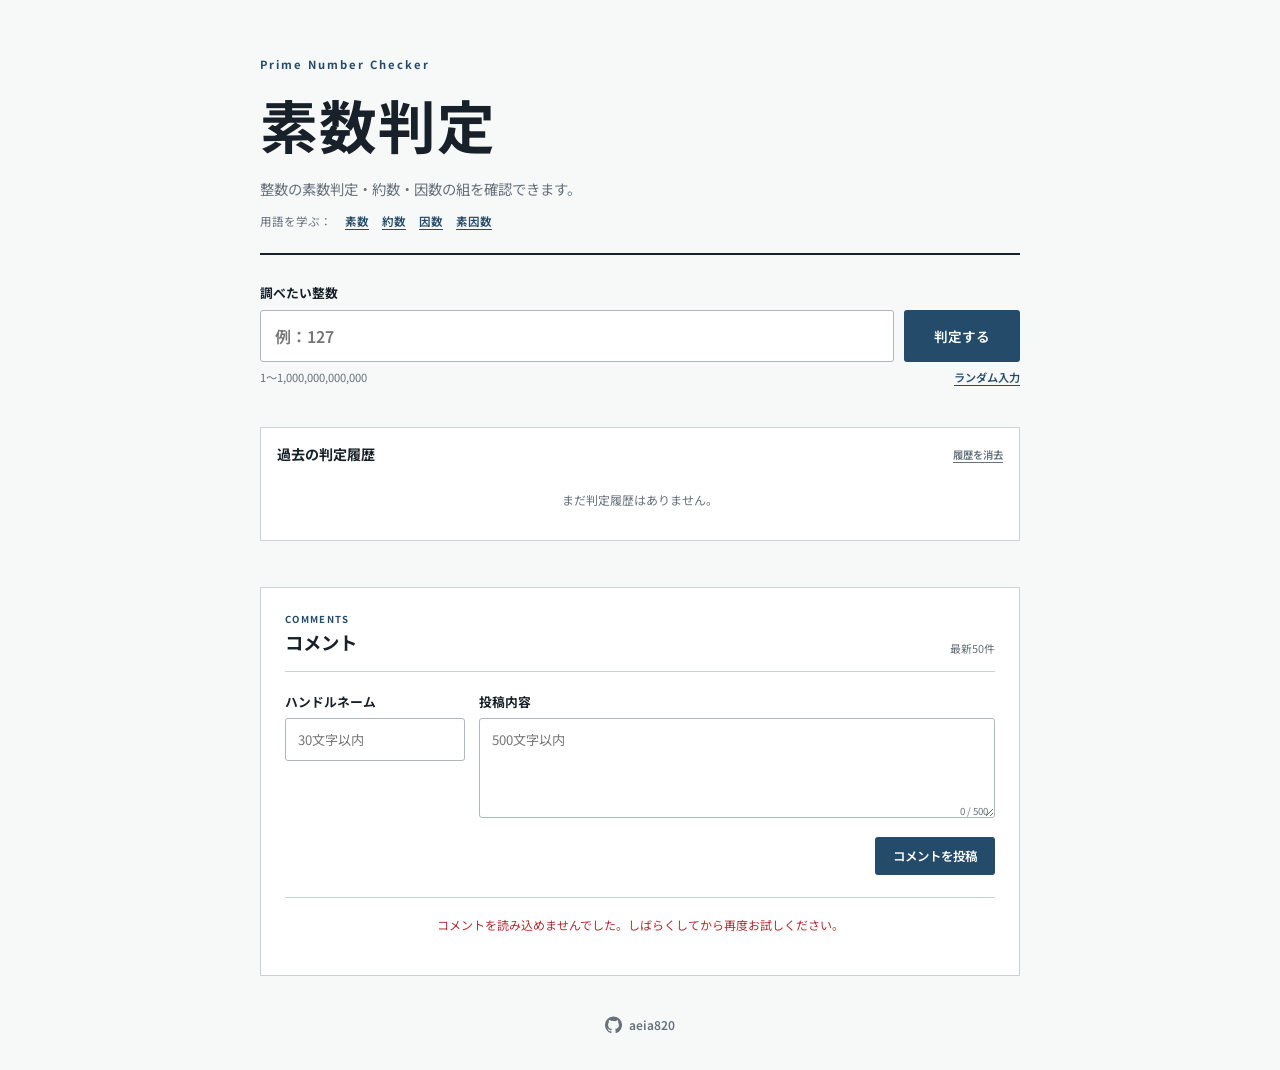
==== index.html @ 5de1bf09 "Add recent checks and public comments" ====
<!doctype html>
<html lang="ja">
<head>
  <meta charset="UTF-8">
  <meta name="viewport" content="width=device-width,initial-scale=1">
  <meta name="description" content="整数の素数判定、約数、素因数分解、周辺の素数分布を表示します。">
  <link rel="icon" href="favicon.svg" type="image/svg+xml">
  <title>素数判定</title>
  <link rel="stylesheet" href="style.css">
</head>
<body>
<main class="app-shell">
  <header class="page-header">
    <p class="series">Prime Number Checker</p>
    <h1 id="app-title">素数判定</h1>
    <p class="lead">整数の素数判定・約数・因数の組を確認できます。</p><nav class="term-links" aria-label="用語解説"><span>用語を学ぶ：</span><a href="guide.html#prime">素数</a><a href="guide.html#divisor">約数</a><a href="guide.html#factor">因数</a><a href="guide.html#prime-factor">素因数</a></nav>
  </header>

  <section class="search-panel" aria-labelledby="app-title">
    <form id="prime-form" novalidate>
      <label for="number-input">調べたい整数</label>
      <div class="input-row"><input id="number-input" name="number" type="text" inputmode="numeric" autocomplete="off" placeholder="例：127" aria-describedby="input-note error-message"><button type="submit">判定する</button></div>
      <div class="form-meta"><span id="input-note">1〜1,000,000,000,000</span><button class="random-button" id="random-button" type="button">ランダム入力</button></div>
      <p id="error-message" class="error" role="alert"></p>
      <section class="history-box" aria-labelledby="history-title">
        <div class="history-heading"><h2 id="history-title">過去の判定履歴</h2><button id="clear-history" type="button">履歴を消去</button></div>
        <ol id="history-list" class="history-list"><li class="empty-state">まだ判定履歴はありません。</li></ol>
      </section>
    </form>
  </section>

  <section id="result" class="result" aria-live="polite" hidden>
    <div class="result-top"><div id="result-icon" class="result-icon" aria-hidden="true">✓</div><div><p id="result-kicker" class="result-kicker"></p><h2 id="result-title"></h2></div></div>
    <p id="result-description" class="result-description"></p>
    <div id="divisor-area" class="divisor-area" hidden><div class="section-heading"><h3>約数</h3><span id="divisor-count"></span></div><div id="divisor-list" class="divisor-list"></div></div>
    <div class="number-detail">
      <div class="tabs" role="tablist" aria-label="因数の詳細">
        <button class="tab is-active" id="factor-tab" role="tab" aria-selected="true" aria-controls="factor-panel" data-tab-group="factor" data-tab-target="factor-panel">因数の組</button>
        <button class="tab" id="prime-factor-tab" role="tab" aria-selected="false" aria-controls="prime-factor-panel" data-tab-group="factor" data-tab-target="prime-factor-panel">素因数分解</button>
      </div>
      <div id="factor-panel" class="tab-panel" role="tabpanel" aria-labelledby="factor-tab"><div class="section-meta"><span id="factor-count"></span></div><div id="factor-list" class="factor-list"></div></div>
      <div id="prime-factor-panel" class="tab-panel" role="tabpanel" aria-labelledby="prime-factor-tab" hidden><div id="prime-factor-expression" class="formula"></div><p id="prime-factor-note" class="panel-note"></p></div>
    </div>
  </section>

  <section id="nearby-area" class="nearby-area" aria-labelledby="nearby-heading" hidden>
    <div class="tabs" role="tablist" aria-label="周辺の整数">
      <button class="tab is-active" id="nearby-integers-tab" role="tab" aria-selected="true" aria-controls="nearby-integers-panel" data-tab-group="nearby" data-tab-target="nearby-integers-panel">前後の整数</button>
      <button class="tab" id="nearby-primes-tab" role="tab" aria-selected="false" aria-controls="nearby-primes-panel" data-tab-group="nearby" data-tab-target="nearby-primes-panel">前後の素数</button>
    </div>
    <div id="nearby-integers-panel" class="tab-panel" role="tabpanel" aria-labelledby="nearby-integers-tab">
      <div class="section-heading"><h2 id="nearby-heading">前後の整数</h2><span id="nearby-count"></span></div>
      <div class="table-wrap"><table><thead><tr><th>位置</th><th>整数</th><th>判定</th></tr></thead><tbody id="nearby-body"></tbody></table></div>
      <p class="table-note"><span></span>赤色は素数を示します。</p>
    </div>
    <div id="nearby-primes-panel" class="tab-panel" role="tabpanel" aria-labelledby="nearby-primes-tab" hidden>
      <div class="prime-gap-grid"><article><p>直前の素数</p><strong id="previous-prime"></strong><span id="previous-gap"></span></article><article><p>直後の素数</p><strong id="next-prime"></strong><span id="next-gap"></span></article></div>
      <div class="gap-summary"><span>素数間隔</span><strong id="prime-gap"></strong><p id="gap-note"></p></div>
    </div>
  </section>

  <section id="visualization-area" class="visualization-area" aria-labelledby="visualization-title" hidden>
    <div class="section-heading"><div><p class="section-kicker">PRIME DISTRIBUTION</p><h2 id="visualization-title">周辺の素数分布</h2></div><span id="visualization-range"></span></div>
    <div id="prime-chart" class="prime-chart" role="img" aria-label="周辺の整数における素数の分布"></div>
    <div class="chart-legend"><span><i class="prime-key"></i>素数</span><span><i class="current-key"></i>現在値</span></div>
  </section>

  <section class="comments-area" aria-labelledby="comments-title">
    <div class="comments-header"><div><p class="section-kicker">COMMENTS</p><h2 id="comments-title">コメント</h2></div><span>最新50件</span></div>
    <form id="comment-form" class="comment-form" novalidate>
      <div class="comment-field"><label for="comment-name">ハンドルネーム</label><input id="comment-name" name="name" type="text" maxlength="30" autocomplete="nickname" placeholder="30文字以内" required></div>
      <div class="comment-field"><label for="comment-content">投稿内容</label><textarea id="comment-content" name="content" maxlength="500" rows="4" placeholder="500文字以内" required></textarea><span id="comment-counter">0 / 500</span></div>
      <input class="comment-honeypot" name="website" type="text" tabindex="-1" autocomplete="off" aria-hidden="true">
      <div class="comment-submit-row"><p id="comment-message" role="status"></p><button type="submit">コメントを投稿</button></div>
    </form>
    <div id="comments-list" class="comments-list" aria-live="polite"><p class="empty-state">コメントを読み込んでいます…</p></div>
  </section>

  <footer><a href="https://github.com/aeia820/prime-number-checker" target="_blank" rel="noopener noreferrer" aria-label="GitHubで aeia820/prime-number-checker を開く"><svg viewBox="0 0 24 24" aria-hidden="true"><path fill="currentColor" d="M12 .7a12 12 0 0 0-3.79 23.38c.6.11.82-.26.82-.58v-2.1c-3.34.73-4.04-1.42-4.04-1.42-.55-1.39-1.33-1.76-1.33-1.76-1.09-.74.08-.73.08-.73 1.2.09 1.84 1.24 1.84 1.24 1.07 1.84 2.81 1.31 3.5 1 .11-.78.42-1.31.76-1.61-2.67-.3-5.47-1.33-5.47-5.93 0-1.31.47-2.38 1.24-3.22-.12-.3-.54-1.52.12-3.18 0 0 1.01-.32 3.3 1.23A11.5 11.5 0 0 1 12 6.92c1.02 0 2.04.14 3 .4 2.29-1.55 3.3-1.23 3.3-1.23.66 1.66.24 2.88.12 3.18.77.84 1.23 1.91 1.23 3.22 0 4.61-2.81 5.62-5.48 5.92.43.37.81 1.1.81 2.22v2.87c0 .32.22.7.83.58A12 12 0 0 0 12 .7Z"/></svg><span>aeia820</span></a></footer>
</main>
<script src="script.js"></script>
<script src="comments.js"></script>
</body>
</html>
---- style.css ----
@import url('https://fonts.googleapis.com/css2?family=Noto+Sans+JP:wght@400;600;700&family=Source+Serif+4:wght@600;700&display=swap');
:root{color-scheme:light;--ink:#18212a;--muted:#66717c;--line:#ccd3d8;--paper:#fff;--soft:#f4f6f7;--accent:#244c6a;--prime:#b52c32;--prime-soft:#fff0f0}*{box-sizing:border-box}body{min-height:100vh;margin:0;color:var(--ink);background:#f7f8f8;font-family:"Noto Sans JP",sans-serif}.app-shell{width:min(760px,calc(100% - 32px));margin:auto;padding:56px 0 32px}.page-header{padding-bottom:24px;border-bottom:2px solid var(--ink)}.series{margin:0 0 10px;color:var(--accent);font-size:.7rem;font-weight:700;letter-spacing:.18em}h1{margin:0;font:700 clamp(2.2rem,7vw,3.6rem) "Source Serif 4","Noto Sans JP",serif;letter-spacing:.02em}.lead{margin:10px 0 0;color:var(--muted);font-size:.9rem}.search-panel{padding:28px 0}label{display:block;margin-bottom:8px;font-size:.8rem;font-weight:700}.input-row{display:flex;gap:10px}input{min-width:0;flex:1;padding:13px 14px;border:1px solid #aeb7bd;border-radius:3px;outline:none;background:var(--paper);font:600 1rem "Noto Sans JP",sans-serif}input:focus{border-color:var(--accent);box-shadow:0 0 0 2px #244c6a1f}.input-row button{min-width:116px;border:0;border-radius:3px;background:var(--accent);color:#fff;cursor:pointer;font:600 .85rem "Noto Sans JP",sans-serif}.form-meta{display:flex;justify-content:space-between;margin-top:7px;color:var(--muted);font-size:.7rem}.random-button{padding:0;border:0;border-bottom:1px solid currentColor;background:transparent;color:var(--accent);cursor:pointer;font:600 .7rem "Noto Sans JP",sans-serif}.error{min-height:1.3em;margin:7px 0 0;color:var(--prime);font-size:.78rem}.result,.nearby-area{margin-top:18px;padding:24px;border:1px solid var(--line);background:var(--paper)}.result{border-top:4px solid var(--accent)}.result.composite{border-top-color:#747f87}.result-top{display:flex;align-items:center;gap:14px}.result-icon{display:grid;width:42px;height:42px;place-items:center;border:1px solid var(--accent);border-radius:50%;color:var(--accent);font-weight:700}.composite .result-icon{border-color:#747f87;color:#747f87}.result-kicker{margin:0 0 3px;color:var(--muted);font-size:.65rem;font-weight:700;letter-spacing:.12em}.result h2{margin:0;font:700 1.5rem "Source Serif 4","Noto Sans JP",serif}.result-description{margin:16px 0 0;color:var(--muted);font-size:.88rem;line-height:1.75}.divisor-area,.factor-area{margin-top:22px;padding-top:18px;border-top:1px solid var(--line)}.section-heading{display:flex;align-items:baseline;justify-content:space-between;gap:16px}.section-heading h2,.section-heading h3{margin:0 0 13px;font:700 1rem "Source Serif 4","Noto Sans JP",serif}.section-heading span{color:var(--muted);font-size:.7rem}.divisor-list{display:flex;flex-wrap:wrap;gap:6px}.divisor-list span{padding:5px 9px;border:1px solid var(--line);background:var(--soft);font-size:.77rem}.factor-list{display:grid;grid-template-columns:repeat(auto-fit,minmax(180px,1fr));gap:7px}.factor-list div{padding:9px 11px;border-left:3px solid var(--accent);background:var(--soft);font:600 .8rem "Source Serif 4","Noto Sans JP",serif}.nearby-area>.section-heading{border-bottom:1px solid var(--line)}.nearby-area .section-heading h2{font-size:1.15rem}.table-wrap{overflow-x:auto}table{width:100%;border-collapse:collapse;font-size:.82rem}th,td{padding:10px 12px;border-bottom:1px solid #e1e5e7;text-align:left}th{color:var(--muted);background:var(--soft);font-size:.7rem}td:nth-child(2){font-family:"Source Serif 4",serif;font-weight:700}tr.is-prime td{color:var(--prime);background:var(--prime-soft);font-weight:700}.table-note{margin:12px 0 0;color:var(--muted);font-size:.68rem}.table-note span{display:inline-block;width:9px;height:9px;margin-right:5px;background:var(--prime)}footer{margin-top:38px;text-align:center}footer a{display:inline-flex;align-items:center;gap:7px;color:#66717c;text-decoration:none;font:600 .75rem "Noto Sans JP",sans-serif}footer a:hover{color:var(--ink);text-decoration:underline}footer svg{width:17px;height:17px}@media(max-width:520px){.app-shell{padding-top:32px}.input-row{display:block}.input-row button{width:100%;min-height:46px;margin-top:8px}.result,.nearby-area{padding:18px 14px}.factor-list{grid-template-columns:1fr}}


/* Tabs and extended number theory panels */
.number-detail{margin-top:22px;padding-top:18px;border-top:1px solid var(--line)}
.tabs{display:flex;gap:0;margin-bottom:18px;border-bottom:1px solid var(--line)}
.tab{margin-bottom:-1px;padding:10px 17px;border:0;border-bottom:2px solid transparent;background:transparent;color:var(--muted);cursor:pointer;font:600 .8rem "Noto Sans JP",sans-serif}
.tab:hover{color:var(--accent)}
.tab.is-active{border-bottom-color:var(--accent);color:var(--accent)}
.tab:focus-visible{outline:2px solid var(--accent);outline-offset:2px}
.tab-panel[hidden]{display:none}
.section-meta{display:flex;justify-content:flex-end;min-height:20px;color:var(--muted);font-size:.7rem}
.formula{padding:24px;border:1px solid var(--line);background:var(--soft);text-align:center;font:700 clamp(1.2rem,4vw,1.7rem) "Source Serif 4","Noto Sans JP",serif;overflow-wrap:anywhere}
.panel-note{margin:10px 0 0;color:var(--muted);font-size:.75rem;text-align:center}
.nearby-area{padding-top:12px}
.nearby-area>.tabs{margin-left:-4px;margin-right:-4px}
.nearby-area .tab-panel>.section-heading{border-bottom:1px solid var(--line)}
.prime-gap-grid{display:grid;grid-template-columns:1fr 1fr;gap:12px}
.prime-gap-grid article{padding:18px;border:1px solid var(--line);background:var(--soft)}
.prime-gap-grid p{margin:0 0 8px;color:var(--muted);font-size:.72rem}
.prime-gap-grid strong{display:block;color:var(--prime);font:700 1.65rem "Source Serif 4",serif}
.prime-gap-grid span{display:block;margin-top:5px;color:var(--muted);font-size:.75rem}
.gap-summary{margin-top:12px;padding:17px;border-left:3px solid var(--accent);background:#eef3f6}
.gap-summary>span{color:var(--muted);font-size:.7rem}
.gap-summary strong{margin-left:8px;font:700 1.15rem "Source Serif 4",serif}
.gap-summary p{margin:7px 0 0;color:var(--muted);font-size:.76rem}
.visualization-area{margin-top:18px;padding:24px;border:1px solid var(--line);background:var(--paper)}
.visualization-area .section-heading{align-items:flex-end;border-bottom:1px solid var(--line)}
.visualization-area h2{margin-bottom:13px;font-size:1.15rem}
.section-kicker{margin:0 0 3px;color:var(--accent);font-size:.6rem;font-weight:700;letter-spacing:.14em}
.prime-chart{display:grid;grid-template-columns:repeat(41,minmax(13px,1fr));align-items:end;gap:3px;min-height:168px;padding:24px 0 31px;border-bottom:1px solid #aeb7bd;overflow-x:auto}
.chart-point{position:relative;display:flex;min-width:13px;height:104px;align-items:flex-end;justify-content:center}
.chart-bar{width:100%;max-width:15px;height:28px;background:#d9dee1;transition:height .2s}
.chart-point.is-prime .chart-bar{height:82px;background:var(--prime)}
.chart-point.is-current .chart-bar{outline:3px solid var(--accent);outline-offset:2px}
.chart-label{position:absolute;bottom:-24px;left:50%;color:var(--muted);font:600 .58rem "Source Serif 4",serif;transform:translateX(-50%);white-space:nowrap}
.chart-point:not(:nth-child(5n+1)):not(.is-current) .chart-label{display:none}
.chart-point.is-current .chart-label{color:var(--accent);font-weight:700}
.chart-legend{display:flex;gap:18px;margin-top:14px;color:var(--muted);font-size:.68rem}
.chart-legend span{display:flex;align-items:center;gap:6px}
.chart-legend i{display:inline-block;width:10px;height:10px}
.prime-key{background:var(--prime)}
.current-key{border:2px solid var(--accent);background:#d9dee1}
@media(max-width:520px){.tab{flex:1;padding:10px 6px}.prime-gap-grid{grid-template-columns:1fr}.visualization-area{padding:18px 14px}.prime-chart{grid-template-columns:repeat(41,13px)}}

/* Glossary links */
.term-links{display:flex;flex-wrap:wrap;align-items:center;gap:7px 13px;margin-top:14px;color:var(--muted);font-size:.72rem}
.term-links a{color:var(--accent);font-weight:600;text-underline-offset:3px}

/* Responsive chart scale: never introduces horizontal scrolling */
.prime-chart{grid-template-columns:repeat(41,minmax(0,1fr));overflow:hidden}
.chart-point{min-width:0}
.chart-bar{min-width:2px}
.chart-label{font-size:clamp(.46rem,1.15vw,.58rem)}

/* Explanatory guide */
.guide-shell{width:min(900px,calc(100% - 32px));margin:auto;padding:48px 0 32px}
.guide-header{padding-bottom:32px;border-bottom:2px solid var(--ink)}
.back-link{display:inline-block;margin-bottom:32px;color:var(--accent);font-size:.78rem;font-weight:600;text-decoration:none}
.back-link:hover{text-decoration:underline}
.guide-lead{max-width:650px;margin:12px 0 0;color:var(--muted);line-height:1.8;font-size:.92rem}
.guide-nav{display:grid;grid-template-columns:repeat(4,1fr);margin-top:28px;border:1px solid var(--line)}
.guide-nav a{padding:13px;border-right:1px solid var(--line);color:var(--accent);font-size:.75rem;font-weight:600;text-align:center;text-decoration:none}
.guide-nav a:last-child{border-right:0}.guide-nav a:hover{background:var(--soft)}
.guide-content{background:var(--paper)}
.term-section{display:grid;grid-template-columns:80px 1fr;gap:24px;padding:56px 36px;border-bottom:1px solid var(--line);scroll-margin-top:18px}
.term-number{color:#c9d0d4;font:700 2.5rem "Source Serif 4",serif}
.term-body{max-width:700px}.term-en{margin:0;color:var(--accent);font-size:.62rem;font-weight:700;letter-spacing:.15em}.term-body h2{margin:3px 0 20px;font:700 2rem "Source Serif 4","Noto Sans JP",serif}.term-body h3{margin:28px 0 8px;font-size:.92rem}.term-body>p{color:#43505a;font-size:.88rem;line-height:2}.definition{padding-left:16px;border-left:3px solid var(--accent);color:var(--ink)!important;font-size:1rem!important}.math{font-family:"Source Serif 4","Noto Sans JP",serif;font-weight:600}.example-box{display:grid;grid-template-columns:42px 1fr;gap:12px;margin:22px 0;padding:16px;background:var(--soft)}.example-box>span{color:var(--accent);font-size:.72rem;font-weight:700}.example-box p{margin:0;font-size:.84rem;line-height:1.8}.rigor{margin-top:28px;padding:18px;border:1px solid var(--line);background:#f8fafb}.rigor>strong{color:var(--accent);font-size:.75rem}.rigor p{margin:7px 0 0;color:#43505a;font-size:.82rem;line-height:1.9}
@media(max-width:600px){.term-links>span{width:100%}.guide-shell{padding-top:28px}.guide-nav{grid-template-columns:1fr 1fr}.guide-nav a:nth-child(2){border-right:0}.guide-nav a:nth-child(-n+2){border-bottom:1px solid var(--line)}.term-section{grid-template-columns:1fr;gap:5px;padding:38px 20px}.term-number{font-size:1.4rem}.term-body h2{font-size:1.65rem}.prime-chart{gap:1px}.chart-point:not(.is-current) .chart-label{display:none}}

/* Floating guide navigation */
.guide-shell{padding-bottom:112px}
.floating-guide-menu{position:fixed;z-index:20;left:50%;bottom:18px;display:flex;align-items:stretch;padding:5px;border:1px solid #b9c1c6;border-radius:9px;background:rgba(255,255,255,.96);box-shadow:0 8px 30px rgba(24,33,42,.18);transform:translateX(-50%);backdrop-filter:blur(10px)}
.floating-guide-menu a{display:flex;align-items:center;gap:6px;padding:10px 15px;border-right:1px solid var(--line);color:var(--ink);font-size:.73rem;font-weight:600;text-decoration:none;white-space:nowrap}
.floating-guide-menu a:last-child{border-right:0}
.floating-guide-menu a:hover,.floating-guide-menu a:focus-visible{border-radius:5px;background:var(--soft);color:var(--accent);outline:none}
.floating-guide-menu b{color:var(--accent);font:700 .62rem "Source Serif 4",serif}
.floating-guide-menu .floating-back{padding-left:13px;color:var(--accent)}
.term-section{scroll-margin-top:20px;scroll-margin-bottom:100px}
@media(max-width:600px){.guide-shell{padding-bottom:100px}.floating-guide-menu{bottom:10px;width:calc(100% - 20px);justify-content:stretch;padding:4px}.floating-guide-menu a{min-width:0;flex:1;flex-direction:column;gap:2px;padding:7px 3px;border-right:0;text-align:center;font-size:.64rem}.floating-guide-menu .floating-back{flex:1.55;padding:7px 3px}.floating-guide-menu .floating-back span:first-child{display:none}.floating-guide-menu b{font-size:.55rem}}

/* Chart layering and adaptive mobile axis labels */
.chart-point{isolation:isolate}
.chart-point.is-current{z-index:10}
.chart-point.is-current .chart-bar{position:relative;z-index:10;outline:3px solid var(--accent);outline-offset:2px}
@media(max-width:380px){
  .prime-chart .chart-point .chart-label{display:none!important}
  .prime-chart .chart-point:nth-child(5n+1) .chart-label,.prime-chart .chart-point.is-current .chart-label{display:block!important}
}
@media(min-width:381px) and (max-width:600px){
  .prime-chart .chart-point .chart-label{display:none!important}
  .prime-chart .chart-point:nth-child(4n+1) .chart-label,.prime-chart .chart-point.is-current .chart-label{display:block!important}
}

.prime-chart{padding-left:4px;padding-right:4px}

/* Device-specific guide menu placement */
.guide-page{padding-right:190px}
.guide-page .guide-shell{width:min(900px,calc(100% - 32px));margin-left:auto;margin-right:auto;padding-bottom:32px}
.floating-guide-menu{inset:auto 18px 22px auto;width:158px;padding:5px;border-radius:7px;transform:none}
.menu-toggle{display:none}
.floating-menu-links{display:flex;flex-direction:column;width:100%}
.floating-guide-menu .floating-menu-links a{width:100%;justify-content:flex-start;padding:10px 11px;border-right:0;border-bottom:1px solid var(--line)}
.floating-guide-menu .floating-menu-links a:last-child{border-bottom:0}
.floating-guide-menu .floating-menu-links b{min-width:18px}
.floating-guide-menu .floating-menu-links .floating-back{padding:11px 9px;font-size:.68rem}
@media(max-width:700px){
  .guide-page{padding-right:0}
  .guide-page .guide-shell{width:min(100% - 32px,900px);padding-top:70px;padding-bottom:32px}
  .floating-guide-menu{inset:12px 12px auto auto;width:auto;padding:0;border:0;background:transparent;box-shadow:none;backdrop-filter:none}
  .menu-toggle{display:flex;width:44px;height:44px;flex-direction:column;align-items:center;justify-content:center;gap:5px;border:1px solid #aeb7bd;border-radius:6px;background:rgba(255,255,255,.97);box-shadow:0 4px 16px rgba(24,33,42,.14);cursor:pointer}
  .menu-toggle span{display:block;width:19px;height:2px;background:var(--ink);transition:transform .2s,opacity .2s}
  .floating-guide-menu[data-open="true"] .menu-toggle span:nth-child(1){transform:translateY(7px) rotate(45deg)}
  .floating-guide-menu[data-open="true"] .menu-toggle span:nth-child(2){opacity:0}
  .floating-guide-menu[data-open="true"] .menu-toggle span:nth-child(3){transform:translateY(-7px) rotate(-45deg)}
  .floating-menu-links{position:absolute;top:51px;right:0;display:none;width:190px;padding:5px;border:1px solid #b9c1c6;border-radius:7px;background:#fff;box-shadow:0 8px 30px rgba(24,33,42,.2)}
  .floating-guide-menu[data-open="true"] .floating-menu-links{display:flex}
  .floating-guide-menu .floating-menu-links a{flex-direction:row;padding:11px 10px;text-align:left;font-size:.72rem}
  .floating-guide-menu .floating-menu-links .floating-back{flex:1;padding:11px 8px}
  .floating-guide-menu .floating-menu-links .floating-back span:first-child{display:inline}
}

/* Unified top-right hamburger navigation for every viewport */
.guide-page{padding-right:0}
.guide-page .guide-shell{width:min(900px,calc(100% - 32px));margin-left:auto;margin-right:auto;padding-top:70px;padding-bottom:32px}
.floating-guide-menu{inset:12px 12px auto auto;width:auto;padding:0;border:0;border-radius:0;background:transparent;box-shadow:none;transform:none;backdrop-filter:none}
.menu-toggle{display:flex;width:44px;height:44px;flex-direction:column;align-items:center;justify-content:center;gap:5px;border:1px solid #aeb7bd;border-radius:6px;background:rgba(255,255,255,.97);box-shadow:0 4px 16px rgba(24,33,42,.14);cursor:pointer}
.menu-toggle span{display:block;width:19px;height:2px;background:var(--ink);transition:transform .2s,opacity .2s}
.floating-guide-menu[data-open="true"] .menu-toggle span:nth-child(1){transform:translateY(7px) rotate(45deg)}
.floating-guide-menu[data-open="true"] .menu-toggle span:nth-child(2){opacity:0}
.floating-guide-menu[data-open="true"] .menu-toggle span:nth-child(3){transform:translateY(-7px) rotate(-45deg)}
.floating-menu-links{position:absolute;top:51px;right:0;display:none;width:190px;padding:5px;border:1px solid #b9c1c6;border-radius:7px;background:#fff;box-shadow:0 8px 30px rgba(24,33,42,.2)}
.floating-guide-menu[data-open="true"] .floating-menu-links{display:flex;flex-direction:column}
.floating-guide-menu .floating-menu-links a{display:flex;width:100%;flex-direction:row;justify-content:flex-start;gap:6px;padding:11px 10px;border-right:0;border-bottom:1px solid var(--line);text-align:left;font-size:.72rem}
.floating-guide-menu .floating-menu-links a:last-child{border-bottom:0}
.floating-guide-menu .floating-menu-links .floating-back{flex:1;padding:11px 8px}
.floating-guide-menu .floating-menu-links .floating-back span:first-child{display:inline}

/* Recent checks */
.history-box{margin-top:18px;padding:16px;border:1px solid var(--line);background:var(--paper)}
.history-heading{display:flex;align-items:center;justify-content:space-between;margin-bottom:10px}
.history-heading h2{margin:0;font:700 .88rem "Source Serif 4","Noto Sans JP",serif}
.history-heading button{padding:0;border:0;border-bottom:1px solid currentColor;background:transparent;color:var(--muted);cursor:pointer;font:600 .65rem "Noto Sans JP",sans-serif}
.history-list{display:grid;grid-template-columns:1fr 1fr;gap:5px;margin:0;padding:0;list-style:none}
.history-list li a{display:grid;width:100%;grid-template-columns:1fr auto auto;align-items:center;gap:9px;padding:8px 10px;border:0;background:var(--soft);color:var(--ink);cursor:pointer;text-align:left;text-decoration:none}
.history-list li a:hover{background:#e9eef0}
.history-list strong{font-family:"Source Serif 4",serif;font-size:.85rem}.history-list span{color:var(--muted);font-size:.65rem}.history-list .history-prime{color:var(--prime);font-weight:700}.history-list time{color:#899198;font-size:.6rem}.history-list .empty-state{grid-column:1/-1}
.empty-state{margin:0;padding:16px;color:var(--muted);font-size:.75rem;text-align:center}

/* Public comments */
.comments-area{margin-top:18px;padding:24px;border:1px solid var(--line);background:var(--paper)}
.comments-header{display:flex;align-items:flex-end;justify-content:space-between;padding-bottom:15px;border-bottom:1px solid var(--line)}
.comments-header h2{margin:2px 0 0;font:700 1.15rem "Source Serif 4","Noto Sans JP",serif}.comments-header>span{color:var(--muted);font-size:.68rem}
.comment-form{display:grid;grid-template-columns:180px 1fr;gap:14px;margin-top:20px;padding-bottom:22px;border-bottom:1px solid var(--line)}
.comment-field{position:relative}.comment-field label{margin-bottom:7px}.comment-field input,.comment-field textarea{width:100%;padding:11px 12px;border:1px solid #aeb7bd;border-radius:3px;outline:none;background:#fff;color:var(--ink);font:400 .82rem "Noto Sans JP",sans-serif;resize:vertical}.comment-field input:focus,.comment-field textarea:focus{border-color:var(--accent);box-shadow:0 0 0 2px #244c6a1f}.comment-field textarea{min-height:96px}.comment-field>span{position:absolute;right:7px;bottom:5px;color:var(--muted);font-size:.6rem}.comment-honeypot{position:absolute!important;left:-9999px!important;width:1px!important;height:1px!important;opacity:0!important}
.comment-submit-row{display:flex;grid-column:1/-1;align-items:center;justify-content:flex-end;gap:15px}.comment-submit-row p{flex:1;margin:0;color:var(--muted);font-size:.72rem}.comment-submit-row button{padding:10px 18px;border:0;border-radius:3px;background:var(--accent);color:#fff;cursor:pointer;font:600 .78rem "Noto Sans JP",sans-serif}.comment-submit-row button:disabled{cursor:wait;opacity:.6}
.comments-list{display:grid;gap:0}.comment-item{padding:18px 2px;border-bottom:1px solid #e1e5e7}.comment-item:last-child{border-bottom:0}.comment-item header{display:flex;align-items:baseline;justify-content:space-between;gap:12px}.comment-item strong{font-size:.8rem}.comment-item time{color:var(--muted);font-size:.65rem}.comment-item p{margin:9px 0 0;color:#43505a;font-size:.82rem;line-height:1.8;white-space:pre-wrap;overflow-wrap:anywhere}.comment-error{margin:0;padding:18px;color:var(--prime);font-size:.75rem;text-align:center}
@media(max-width:600px){.history-list{grid-template-columns:1fr}.comments-area{padding:18px 14px}.comment-form{grid-template-columns:1fr}.comment-submit-row{align-items:flex-end;flex-direction:column}.comment-submit-row p{width:100%}.comment-submit-row button{width:100%}.comment-item header{align-items:flex-start;flex-direction:column;gap:3px}}
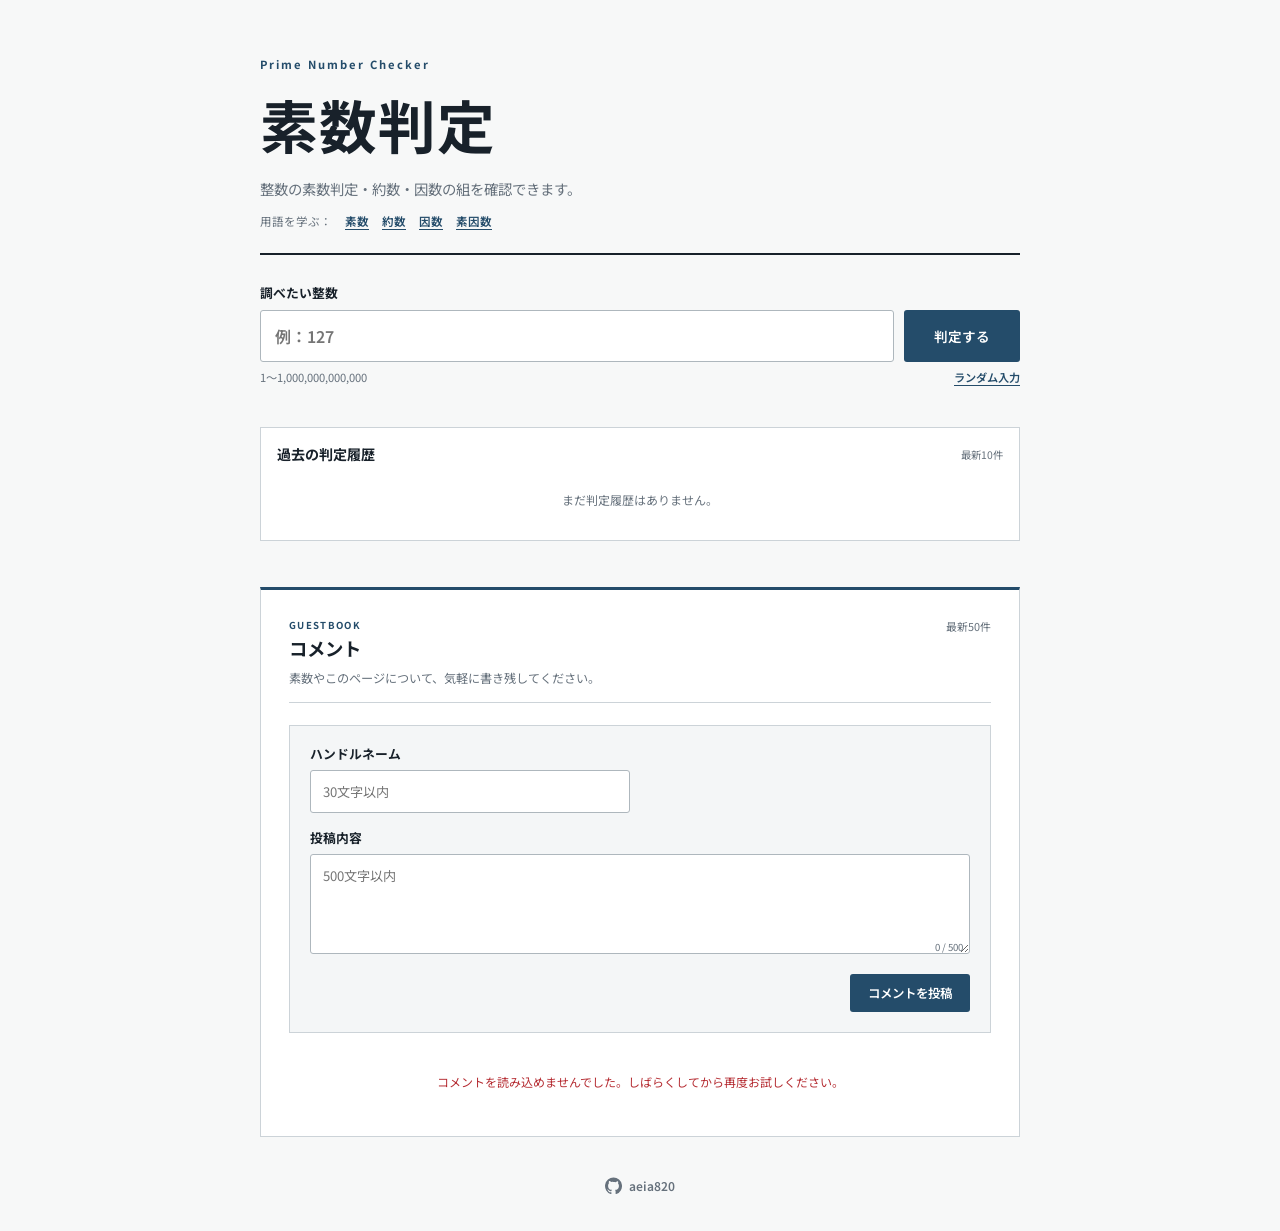
==== commit 4129d8bf: "Fix recent history and comments" ====
--- a/index.html
+++ b/index.html
@@ -23,7 +23,7 @@
       <div class="form-meta"><span id="input-note">1〜1,000,000,000,000</span><button class="random-button" id="random-button" type="button">ランダム入力</button></div>
       <p id="error-message" class="error" role="alert"></p>
       <section class="history-box" aria-labelledby="history-title">
-        <div class="history-heading"><h2 id="history-title">過去の判定履歴</h2><button id="clear-history" type="button">履歴を消去</button></div>
+        <div class="history-heading"><h2 id="history-title">過去の判定履歴</h2><span>最新10件</span></div>
         <ol id="history-list" class="history-list"><li class="empty-state">まだ判定履歴はありません。</li></ol>
       </section>
     </form>
@@ -66,7 +66,7 @@
   </section>
 
   <section class="comments-area" aria-labelledby="comments-title">
-    <div class="comments-header"><div><p class="section-kicker">COMMENTS</p><h2 id="comments-title">コメント</h2></div><span>最新50件</span></div>
+    <div class="comments-header"><div><p class="section-kicker">GUESTBOOK</p><h2 id="comments-title">コメント</h2><p>素数やこのページについて、気軽に書き残してください。</p></div><span>最新50件</span></div>
     <form id="comment-form" class="comment-form" novalidate>
       <div class="comment-field"><label for="comment-name">ハンドルネーム</label><input id="comment-name" name="name" type="text" maxlength="30" autocomplete="nickname" placeholder="30文字以内" required></div>
       <div class="comment-field"><label for="comment-content">投稿内容</label><textarea id="comment-content" name="content" maxlength="500" rows="4" placeholder="500文字以内" required></textarea><span id="comment-counter">0 / 500</span></div>
@@ -78,10 +78,11 @@
 
   <footer><a href="https://github.com/aeia820/prime-number-checker" target="_blank" rel="noopener noreferrer" aria-label="GitHubで aeia820/prime-number-checker を開く"><svg viewBox="0 0 24 24" aria-hidden="true"><path fill="currentColor" d="M12 .7a12 12 0 0 0-3.79 23.38c.6.11.82-.26.82-.58v-2.1c-3.34.73-4.04-1.42-4.04-1.42-.55-1.39-1.33-1.76-1.33-1.76-1.09-.74.08-.73.08-.73 1.2.09 1.84 1.24 1.84 1.24 1.07 1.84 2.81 1.31 3.5 1 .11-.78.42-1.31.76-1.61-2.67-.3-5.47-1.33-5.47-5.93 0-1.31.47-2.38 1.24-3.22-.12-.3-.54-1.52.12-3.18 0 0 1.01-.32 3.3 1.23A11.5 11.5 0 0 1 12 6.92c1.02 0 2.04.14 3 .4 2.29-1.55 3.3-1.23 3.3-1.23.66 1.66.24 2.88.12 3.18.77.84 1.23 1.91 1.23 3.22 0 4.61-2.81 5.62-5.48 5.92.43.37.81 1.1.81 2.22v2.87c0 .32.22.7.83.58A12 12 0 0 0 12 .7Z"/></svg><span>aeia820</span></a></footer>
 </main>
-<script src="script.js"></script>
-<script src="comments.js"></script>
+<script src="script.js?v=20260802-2"></script>
+<script src="comments.js?v=20260802-2"></script>
 </body>
 </html>
 
 
 
+
--- a/style.css
+++ b/style.css
@@ -158,3 +158,23 @@
 .comments-list{display:grid;gap:0}.comment-item{padding:18px 2px;border-bottom:1px solid #e1e5e7}.comment-item:last-child{border-bottom:0}.comment-item header{display:flex;align-items:baseline;justify-content:space-between;gap:12px}.comment-item strong{font-size:.8rem}.comment-item time{color:var(--muted);font-size:.65rem}.comment-item p{margin:9px 0 0;color:#43505a;font-size:.82rem;line-height:1.8;white-space:pre-wrap;overflow-wrap:anywhere}.comment-error{margin:0;padding:18px;color:var(--prime);font-size:.75rem;text-align:center}
 @media(max-width:600px){.history-list{grid-template-columns:1fr}.comments-area{padding:18px 14px}.comment-form{grid-template-columns:1fr}.comment-submit-row{align-items:flex-end;flex-direction:column}.comment-submit-row p{width:100%}.comment-submit-row button{width:100%}.comment-item header{align-items:flex-start;flex-direction:column;gap:3px}}
 
+
+/* Refined history and guestbook layout */
+.history-heading>span{color:var(--muted);font-size:.65rem}
+.comments-area{border-top:3px solid var(--accent);padding:28px}
+.comments-header{align-items:flex-start}
+.comments-header>div>p:last-child{margin:7px 0 0;color:var(--muted);font-size:.76rem}
+.comment-form{display:block;margin-top:22px;padding:18px 20px 20px;border:1px solid var(--line);background:var(--soft)}
+.comment-field{margin-bottom:15px}
+.comment-field:first-child{max-width:320px}
+.comment-field input,.comment-field textarea{background:var(--paper)}
+.comment-submit-row{display:flex;margin-top:4px}
+.comments-list{gap:10px;margin-top:22px}
+.comment-item{padding:17px 18px;border:1px solid var(--line);background:#fff}
+.comment-item:last-child{border-bottom:1px solid var(--line)}
+.comment-item header{justify-content:flex-start;gap:10px}
+.comment-avatar{display:grid;width:34px;height:34px;flex:0 0 34px;place-items:center;border-radius:50%;background:#e8eef2;color:var(--accent);font:700 .8rem "Source Serif 4","Noto Sans JP",serif}
+.comment-meta{display:flex;min-width:0;flex-direction:column;gap:2px}
+.comment-meta strong{font-size:.78rem}.comment-meta time{color:var(--muted);font-size:.62rem}
+.comment-item>p{margin:11px 0 0 44px}
+@media(max-width:600px){.comments-area{padding:20px 14px}.comment-form{padding:16px 13px}.comment-submit-row{align-items:stretch}.comment-item{padding:15px 13px}.comment-item>p{margin-left:0}.history-list li a{grid-template-columns:1fr auto}.history-list time{grid-column:1/-1}}
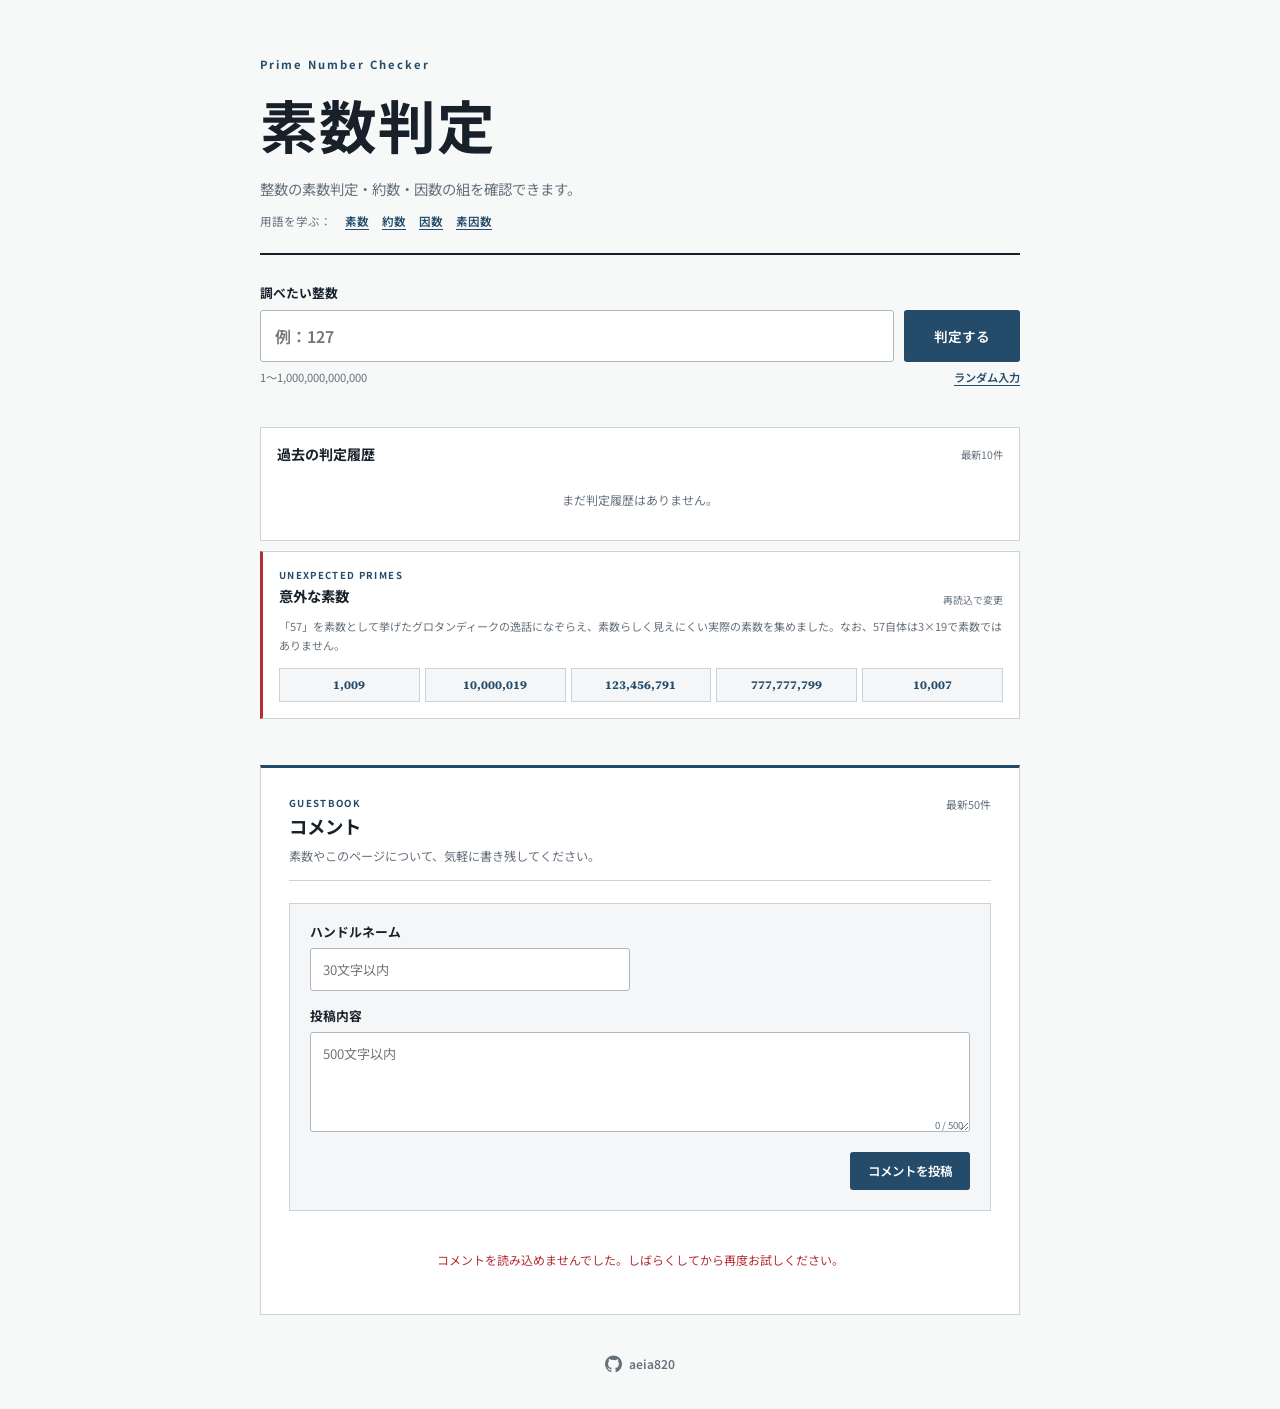
==== commit 292a4ef3: "Improve prime distribution and add unexpected primes" ====
--- a/index.html
+++ b/index.html
@@ -26,6 +26,11 @@
         <div class="history-heading"><h2 id="history-title">過去の判定履歴</h2><span>最新10件</span></div>
         <ol id="history-list" class="history-list"><li class="empty-state">まだ判定履歴はありません。</li></ol>
       </section>
+      <aside class="surprising-primes" aria-labelledby="surprising-primes-title">
+        <div class="surprising-heading"><div><p class="section-kicker">UNEXPECTED PRIMES</p><h2 id="surprising-primes-title">意外な素数</h2></div><span>再読込で変更</span></div>
+        <p>「57」を素数として挙げたグロタンディークの逸話になぞらえ、素数らしく見えにくい実際の素数を集めました。なお、57自体は3×19で素数ではありません。</p>
+        <div id="surprising-primes-list" class="surprising-primes-list"></div>
+      </aside>
     </form>
   </section>
 
@@ -78,7 +83,7 @@
 
   <footer><a href="https://github.com/aeia820/prime-number-checker" target="_blank" rel="noopener noreferrer" aria-label="GitHubで aeia820/prime-number-checker を開く"><svg viewBox="0 0 24 24" aria-hidden="true"><path fill="currentColor" d="M12 .7a12 12 0 0 0-3.79 23.38c.6.11.82-.26.82-.58v-2.1c-3.34.73-4.04-1.42-4.04-1.42-.55-1.39-1.33-1.76-1.33-1.76-1.09-.74.08-.73.08-.73 1.2.09 1.84 1.24 1.84 1.24 1.07 1.84 2.81 1.31 3.5 1 .11-.78.42-1.31.76-1.61-2.67-.3-5.47-1.33-5.47-5.93 0-1.31.47-2.38 1.24-3.22-.12-.3-.54-1.52.12-3.18 0 0 1.01-.32 3.3 1.23A11.5 11.5 0 0 1 12 6.92c1.02 0 2.04.14 3 .4 2.29-1.55 3.3-1.23 3.3-1.23.66 1.66.24 2.88.12 3.18.77.84 1.23 1.91 1.23 3.22 0 4.61-2.81 5.62-5.48 5.92.43.37.81 1.1.81 2.22v2.87c0 .32.22.7.83.58A12 12 0 0 0 12 .7Z"/></svg><span>aeia820</span></a></footer>
 </main>
-<script src="script.js?v=20260802-2"></script>
+<script src="script.js?v=20260802-3"></script>
 <script src="comments.js?v=20260802-2"></script>
 </body>
 </html>
@@ -86,3 +91,7 @@
 
 
 
+
+
+
+
--- a/style.css
+++ b/style.css
@@ -178,3 +178,27 @@
 .comment-meta strong{font-size:.78rem}.comment-meta time{color:var(--muted);font-size:.62rem}
 .comment-item>p{margin:11px 0 0 44px}
 @media(max-width:600px){.comments-area{padding:20px 14px}.comment-form{padding:16px 13px}.comment-submit-row{align-items:stretch}.comment-item{padding:15px 13px}.comment-item>p{margin-left:0}.history-list li a{grid-template-columns:1fr auto}.history-list time{grid-column:1/-1}}
+
+/* Prime distribution as an equal-weight number-line plot */
+.prime-chart{align-items:center;min-height:148px;padding-top:28px;padding-bottom:50px}
+.prime-chart .chart-point{height:38px;align-items:center}
+.prime-chart .chart-point .chart-bar,.prime-chart .chart-point.is-prime .chart-bar{height:24px;background:#d9dee1}
+.prime-chart .chart-point.is-prime .chart-bar{background:var(--prime)}
+.prime-chart .chart-label{bottom:-31px;transform:translateX(-50%);transform-origin:top center}
+.prime-chart.uses-long-labels .chart-label{bottom:-37px;transform:translateX(-50%) rotate(-38deg);transform-origin:top center}
+@media(max-width:600px){
+  .prime-chart{min-height:142px;padding-bottom:48px}
+  .prime-chart.uses-long-labels .chart-point .chart-label{display:none!important}
+  .prime-chart.uses-long-labels .chart-point:nth-child(10n+1) .chart-label,.prime-chart.uses-long-labels .chart-point.is-current .chart-label{display:block!important}
+}
+
+/* Unexpected primes */
+.surprising-primes{margin-top:10px;padding:16px;border:1px solid var(--line);border-left:3px solid var(--prime);background:var(--paper)}
+.surprising-heading{display:flex;align-items:flex-end;justify-content:space-between;gap:12px}
+.surprising-heading h2{margin:2px 0 0;font:700 .9rem "Source Serif 4","Noto Sans JP",serif}
+.surprising-heading>span{color:var(--muted);font-size:.62rem}
+.surprising-primes>p{margin:10px 0 13px;color:var(--muted);font-size:.69rem;line-height:1.7}
+.surprising-primes-list{display:grid;grid-template-columns:repeat(5,1fr);gap:5px}
+.surprising-primes-list button{min-width:0;padding:8px 4px;border:1px solid var(--line);background:var(--soft);color:var(--accent);cursor:pointer;font:700 clamp(.62rem,1.6vw,.75rem) "Source Serif 4",serif;overflow:hidden;text-overflow:ellipsis}
+.surprising-primes-list button:hover{border-color:var(--accent);background:#e9eef2}
+@media(max-width:600px){.surprising-primes-list{grid-template-columns:1fr 1fr}.surprising-primes-list button:last-child{grid-column:1/-1}.surprising-primes{padding:14px 12px}}
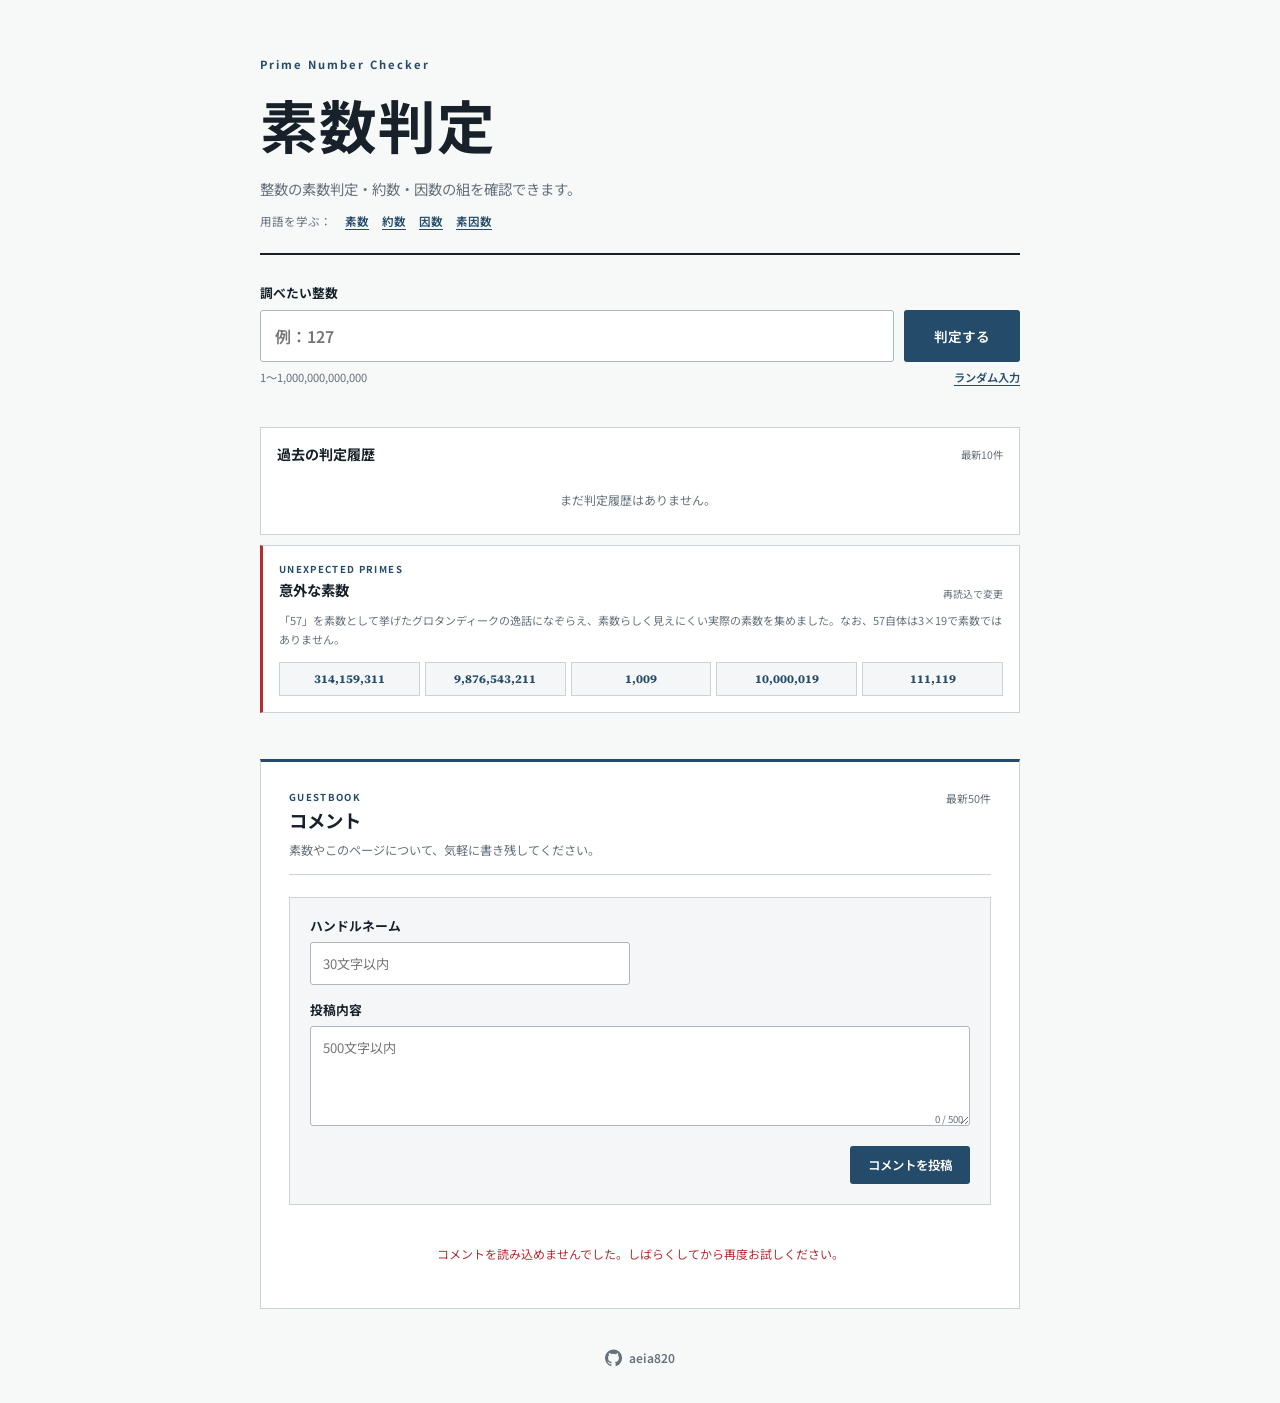
==== commit fae28801: "Make recent history two-row scrollable" ====
--- a/index.html
+++ b/index.html
@@ -6,7 +6,7 @@
   <meta name="description" content="整数の素数判定、約数、素因数分解、周辺の素数分布を表示します。">
   <link rel="icon" href="favicon.svg" type="image/svg+xml">
   <title>素数判定</title>
-  <link rel="stylesheet" href="style.css">
+  <link rel="stylesheet" href="style.css?v=20260802-4">
 </head>
 <body>
 <main class="app-shell">
@@ -95,3 +95,4 @@
 
 
 
+
--- a/style.css
+++ b/style.css
@@ -202,3 +202,11 @@
 .surprising-primes-list button{min-width:0;padding:8px 4px;border:1px solid var(--line);background:var(--soft);color:var(--accent);cursor:pointer;font:700 clamp(.62rem,1.6vw,.75rem) "Source Serif 4",serif;overflow:hidden;text-overflow:ellipsis}
 .surprising-primes-list button:hover{border-color:var(--accent);background:#e9eef2}
 @media(max-width:600px){.surprising-primes-list{grid-template-columns:1fr 1fr}.surprising-primes-list button:last-child{grid-column:1/-1}.surprising-primes{padding:14px 12px}}
+
+/* Two-row scrollable recent history */
+.history-list{display:grid;grid-template-columns:1fr;grid-auto-rows:43px;gap:5px;max-height:91px;overflow-x:hidden;overflow-y:auto;padding-right:4px;scrollbar-color:#aeb7bd var(--soft);scrollbar-width:thin}
+.history-list li{min-width:0}
+.history-list li a{height:43px;grid-template-columns:minmax(0,1fr) auto auto;overflow:hidden}
+.history-list strong{min-width:0;overflow:hidden;text-overflow:ellipsis;white-space:nowrap}
+.history-list::-webkit-scrollbar{width:7px}.history-list::-webkit-scrollbar-track{background:var(--soft)}.history-list::-webkit-scrollbar-thumb{border-radius:8px;background:#aeb7bd}
+@media(max-width:600px){.history-list{grid-auto-rows:43px;max-height:91px}.history-list li a{grid-template-columns:minmax(0,1fr) auto auto}.history-list time{grid-column:auto;font-size:.56rem}}
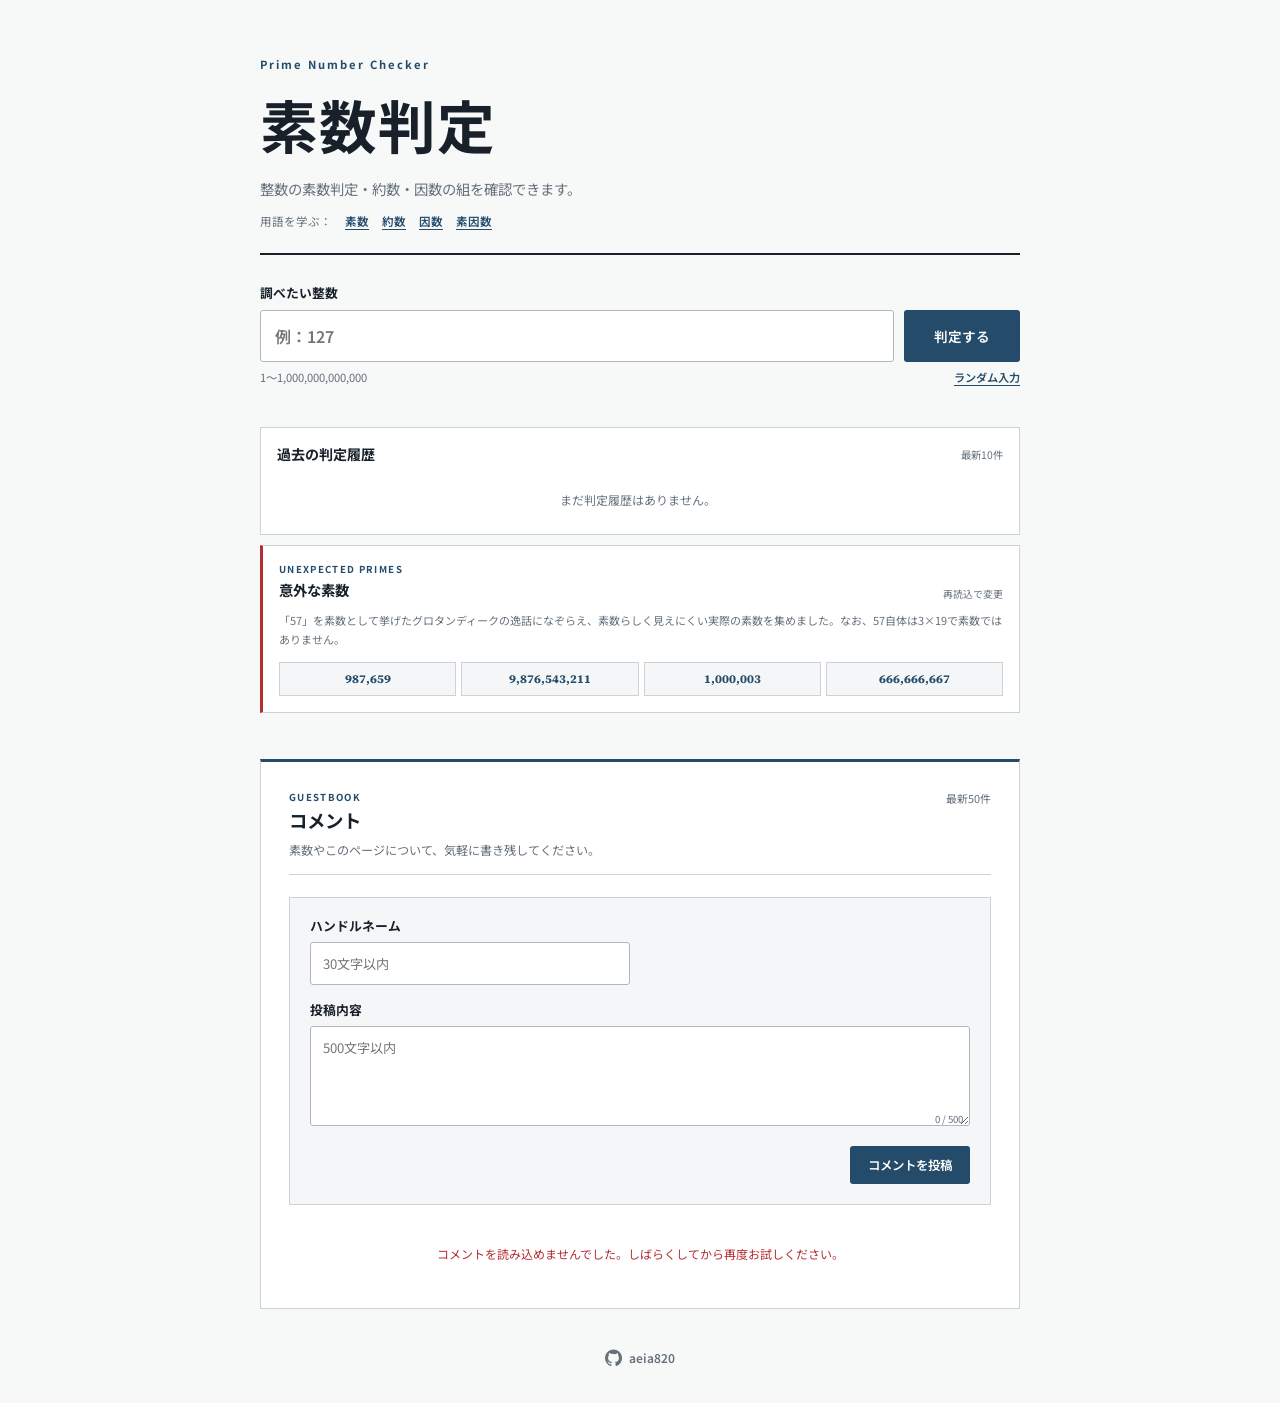
==== commit 8ffba8ab: "Show four unexpected primes" ====
--- a/index.html
+++ b/index.html
@@ -6,7 +6,7 @@
   <meta name="description" content="整数の素数判定、約数、素因数分解、周辺の素数分布を表示します。">
   <link rel="icon" href="favicon.svg" type="image/svg+xml">
   <title>素数判定</title>
-  <link rel="stylesheet" href="style.css?v=20260802-4">
+  <link rel="stylesheet" href="style.css?v=20260802-5">
 </head>
 <body>
 <main class="app-shell">
@@ -83,7 +83,7 @@
 
   <footer><a href="https://github.com/aeia820/prime-number-checker" target="_blank" rel="noopener noreferrer" aria-label="GitHubで aeia820/prime-number-checker を開く"><svg viewBox="0 0 24 24" aria-hidden="true"><path fill="currentColor" d="M12 .7a12 12 0 0 0-3.79 23.38c.6.11.82-.26.82-.58v-2.1c-3.34.73-4.04-1.42-4.04-1.42-.55-1.39-1.33-1.76-1.33-1.76-1.09-.74.08-.73.08-.73 1.2.09 1.84 1.24 1.84 1.24 1.07 1.84 2.81 1.31 3.5 1 .11-.78.42-1.31.76-1.61-2.67-.3-5.47-1.33-5.47-5.93 0-1.31.47-2.38 1.24-3.22-.12-.3-.54-1.52.12-3.18 0 0 1.01-.32 3.3 1.23A11.5 11.5 0 0 1 12 6.92c1.02 0 2.04.14 3 .4 2.29-1.55 3.3-1.23 3.3-1.23.66 1.66.24 2.88.12 3.18.77.84 1.23 1.91 1.23 3.22 0 4.61-2.81 5.62-5.48 5.92.43.37.81 1.1.81 2.22v2.87c0 .32.22.7.83.58A12 12 0 0 0 12 .7Z"/></svg><span>aeia820</span></a></footer>
 </main>
-<script src="script.js?v=20260802-3"></script>
+<script src="script.js?v=20260802-5"></script>
 <script src="comments.js?v=20260802-2"></script>
 </body>
 </html>
@@ -96,3 +96,4 @@
 
 
 
+
--- a/style.css
+++ b/style.css
@@ -198,10 +198,10 @@
 .surprising-heading h2{margin:2px 0 0;font:700 .9rem "Source Serif 4","Noto Sans JP",serif}
 .surprising-heading>span{color:var(--muted);font-size:.62rem}
 .surprising-primes>p{margin:10px 0 13px;color:var(--muted);font-size:.69rem;line-height:1.7}
-.surprising-primes-list{display:grid;grid-template-columns:repeat(5,1fr);gap:5px}
+.surprising-primes-list{display:grid;grid-template-columns:repeat(4,1fr);gap:5px}
 .surprising-primes-list button{min-width:0;padding:8px 4px;border:1px solid var(--line);background:var(--soft);color:var(--accent);cursor:pointer;font:700 clamp(.62rem,1.6vw,.75rem) "Source Serif 4",serif;overflow:hidden;text-overflow:ellipsis}
 .surprising-primes-list button:hover{border-color:var(--accent);background:#e9eef2}
-@media(max-width:600px){.surprising-primes-list{grid-template-columns:1fr 1fr}.surprising-primes-list button:last-child{grid-column:1/-1}.surprising-primes{padding:14px 12px}}
+@media(max-width:600px){.surprising-primes-list{grid-template-columns:1fr 1fr}.surprising-primes{padding:14px 12px}}
 
 /* Two-row scrollable recent history */
 .history-list{display:grid;grid-template-columns:1fr;grid-auto-rows:43px;gap:5px;max-height:91px;overflow-x:hidden;overflow-y:auto;padding-right:4px;scrollbar-color:#aeb7bd var(--soft);scrollbar-width:thin}
@@ -210,3 +210,4 @@
 .history-list strong{min-width:0;overflow:hidden;text-overflow:ellipsis;white-space:nowrap}
 .history-list::-webkit-scrollbar{width:7px}.history-list::-webkit-scrollbar-track{background:var(--soft)}.history-list::-webkit-scrollbar-thumb{border-radius:8px;background:#aeb7bd}
 @media(max-width:600px){.history-list{grid-auto-rows:43px;max-height:91px}.history-list li a{grid-template-columns:minmax(0,1fr) auto auto}.history-list time{grid-column:auto;font-size:.56rem}}
+
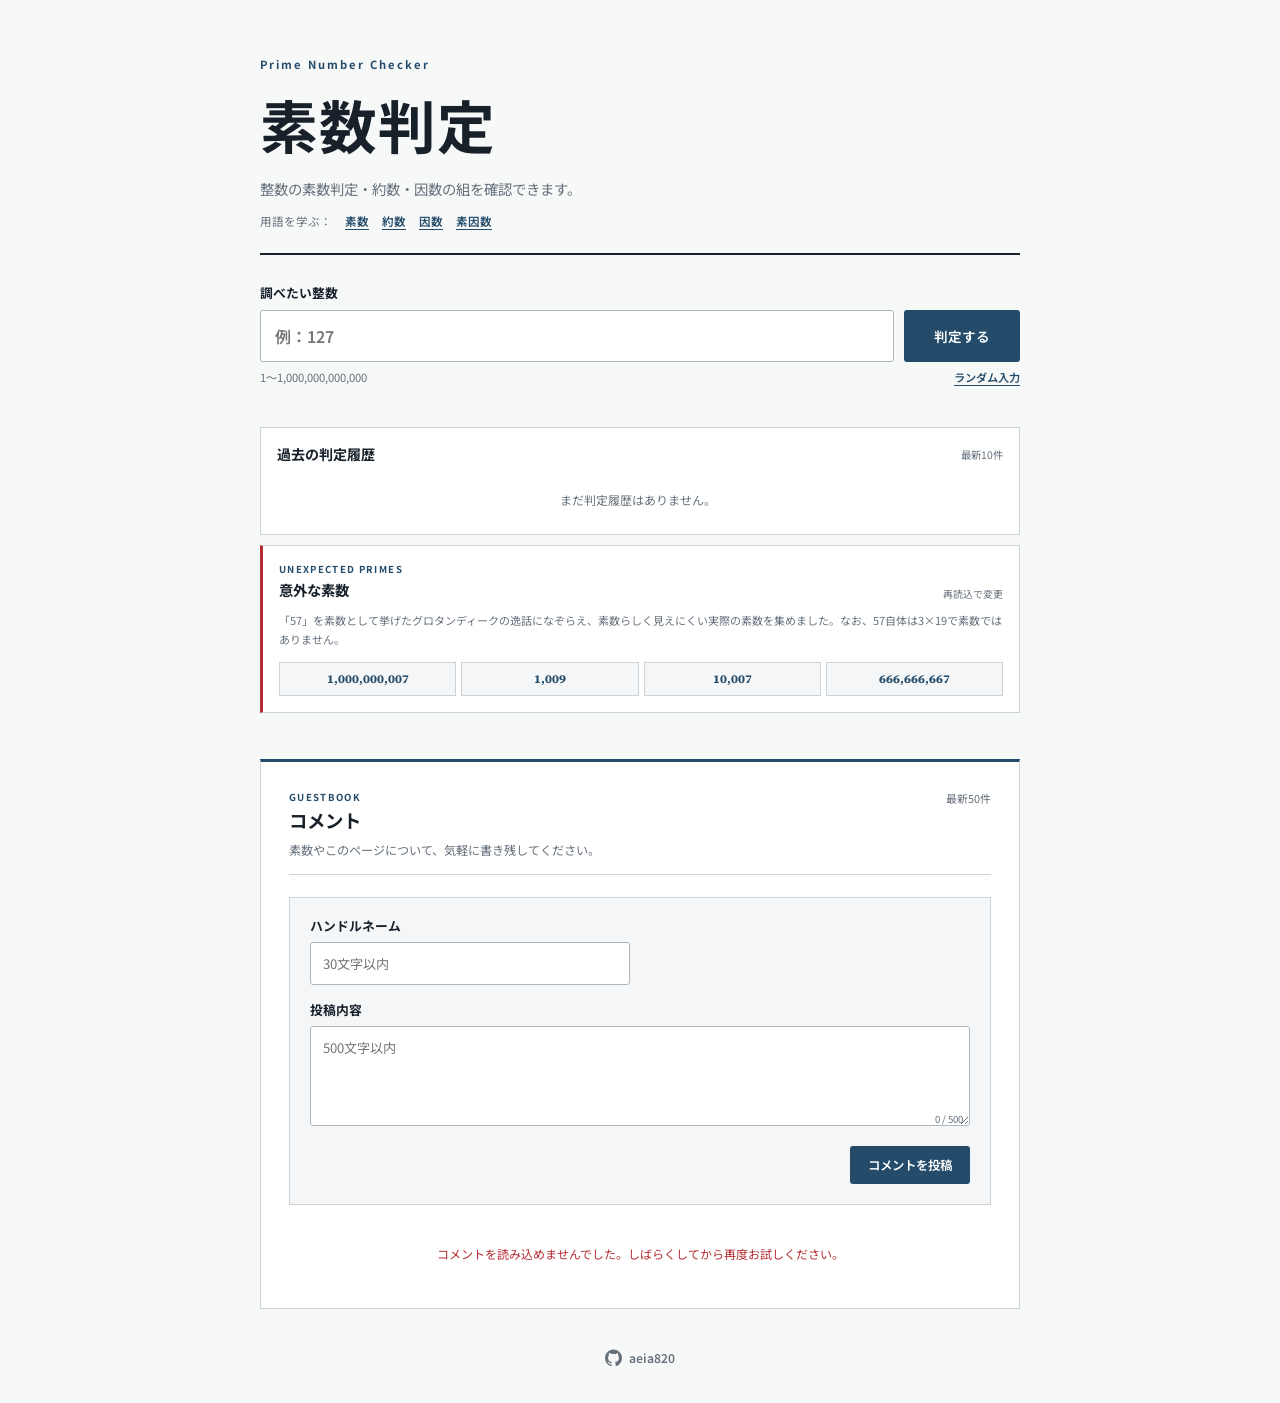
==== commit 7e7f02c9: "Add prime certificate, number profile, and divisor network" ====
--- a/index.html
+++ b/index.html
@@ -6,7 +6,7 @@
   <meta name="description" content="整数の素数判定、約数、素因数分解、周辺の素数分布を表示します。">
   <link rel="icon" href="favicon.svg" type="image/svg+xml">
   <title>素数判定</title>
-  <link rel="stylesheet" href="style.css?v=20260802-5">
+  <link rel="stylesheet" href="style.css?v=20260802-6">
 </head>
 <body>
 <main class="app-shell">
@@ -37,6 +37,14 @@
   <section id="result" class="result" aria-live="polite" hidden>
     <div class="result-top"><div id="result-icon" class="result-icon" aria-hidden="true">✓</div><div><p id="result-kicker" class="result-kicker"></p><h2 id="result-title"></h2></div></div>
     <p id="result-description" class="result-description"></p>
+    <div class="number-profile" aria-labelledby="profile-title">
+      <div class="section-heading"><h3 id="profile-title">数のプロフィール</h3><span id="profile-count"></span></div>
+      <div id="profile-tags" class="profile-tags"></div>
+    </div>
+    <div id="certificate-area" class="certificate-area" hidden>
+      <div class="certificate-mark" aria-hidden="true">∎</div>
+      <div><div class="section-heading"><h3>素数証明書</h3><span>TRIAL DIVISION CERTIFICATE</span></div><p id="certificate-summary"></p><div id="certificate-details" class="certificate-details"></div></div>
+    </div>
     <div id="divisor-area" class="divisor-area" hidden><div class="section-heading"><h3>約数</h3><span id="divisor-count"></span></div><div id="divisor-list" class="divisor-list"></div></div>
     <div class="number-detail">
       <div class="tabs" role="tablist" aria-label="因数の詳細">
@@ -70,6 +78,12 @@
     <div class="chart-legend"><span><i class="prime-key"></i>素数</span><span><i class="current-key"></i>現在値</span></div>
   </section>
 
+  <section id="network-area" class="network-area" aria-labelledby="network-title" hidden>
+    <div class="section-heading"><div><p class="section-kicker">DIVISOR NETWORK</p><h2 id="network-title">約数ネットワーク</h2></div><span id="network-count"></span></div>
+    <div class="network-canvas"><svg id="divisor-network" viewBox="0 0 760 390" role="img" aria-labelledby="network-svg-title network-svg-description"><title id="network-svg-title">入力値と約数のネットワーク</title><desc id="network-svg-description">中央が入力値、周囲が約数です。赤色は素因数を示します。</desc></svg></div>
+    <div class="chart-legend network-legend"><span><i class="divisor-key"></i>約数</span><span><i class="prime-key"></i>素因数</span><span><i class="current-key"></i>入力値</span></div>
+    <p id="network-note" class="network-note"></p>
+  </section>
   <section class="comments-area" aria-labelledby="comments-title">
     <div class="comments-header"><div><p class="section-kicker">GUESTBOOK</p><h2 id="comments-title">コメント</h2><p>素数やこのページについて、気軽に書き残してください。</p></div><span>最新50件</span></div>
     <form id="comment-form" class="comment-form" novalidate>
@@ -83,7 +97,7 @@
 
   <footer><a href="https://github.com/aeia820/prime-number-checker" target="_blank" rel="noopener noreferrer" aria-label="GitHubで aeia820/prime-number-checker を開く"><svg viewBox="0 0 24 24" aria-hidden="true"><path fill="currentColor" d="M12 .7a12 12 0 0 0-3.79 23.38c.6.11.82-.26.82-.58v-2.1c-3.34.73-4.04-1.42-4.04-1.42-.55-1.39-1.33-1.76-1.33-1.76-1.09-.74.08-.73.08-.73 1.2.09 1.84 1.24 1.84 1.24 1.07 1.84 2.81 1.31 3.5 1 .11-.78.42-1.31.76-1.61-2.67-.3-5.47-1.33-5.47-5.93 0-1.31.47-2.38 1.24-3.22-.12-.3-.54-1.52.12-3.18 0 0 1.01-.32 3.3 1.23A11.5 11.5 0 0 1 12 6.92c1.02 0 2.04.14 3 .4 2.29-1.55 3.3-1.23 3.3-1.23.66 1.66.24 2.88.12 3.18.77.84 1.23 1.91 1.23 3.22 0 4.61-2.81 5.62-5.48 5.92.43.37.81 1.1.81 2.22v2.87c0 .32.22.7.83.58A12 12 0 0 0 12 .7Z"/></svg><span>aeia820</span></a></footer>
 </main>
-<script src="script.js?v=20260802-5"></script>
+<script src="script.js?v=20260802-6"></script>
 <script src="comments.js?v=20260802-2"></script>
 </body>
 </html>
@@ -97,3 +111,4 @@
 
 
 
+
--- a/style.css
+++ b/style.css
@@ -211,3 +211,33 @@
 .history-list::-webkit-scrollbar{width:7px}.history-list::-webkit-scrollbar-track{background:var(--soft)}.history-list::-webkit-scrollbar-thumb{border-radius:8px;background:#aeb7bd}
 @media(max-width:600px){.history-list{grid-auto-rows:43px;max-height:91px}.history-list li a{grid-template-columns:minmax(0,1fr) auto auto}.history-list time{grid-column:auto;font-size:.56rem}}
 
+
+/* Number profile and trial-division certificate */
+.number-profile{margin-top:20px;padding-top:18px;border-top:1px solid var(--line)}
+.number-profile .section-heading h3{margin-bottom:10px}
+.profile-tags{display:flex;flex-wrap:wrap;gap:7px}
+.profile-tags span{padding:6px 10px;border:1px solid #bfcbd2;background:#f2f6f8;color:var(--accent);cursor:help;font-size:.72rem;font-weight:600}
+.certificate-area{display:grid;grid-template-columns:42px 1fr;gap:14px;margin-top:18px;padding:17px;border:1px solid #bfd2c8;background:#f3f8f5}
+.certificate-area[hidden]{display:none}
+.certificate-mark{display:grid;width:38px;height:38px;place-items:center;border:1px solid var(--green,#147a5b);border-radius:50%;color:#147a5b;font-size:1rem}
+.certificate-area .section-heading h3{margin-bottom:4px}.certificate-area .section-heading span{font-size:.58rem;letter-spacing:.08em}
+.certificate-area>div>p{margin:7px 0 0;color:#435b51;font-size:.77rem;line-height:1.7}
+.certificate-details{margin-top:9px;padding-top:8px;border-top:1px solid #d6e3dc}.certificate-details p{margin:4px 0;color:var(--muted);font-size:.69rem;line-height:1.7}
+
+/* Divisor network */
+.network-area{margin-top:18px;padding:24px;border:1px solid var(--line);background:var(--paper)}
+.network-area>.section-heading{align-items:flex-end;border-bottom:1px solid var(--line)}
+.network-area h2{margin-bottom:13px;font-size:1.15rem}
+.network-canvas{width:100%;padding:10px 0 0;overflow:hidden}
+.network-canvas svg{display:block;width:100%;height:auto;max-height:430px}
+.network-edges line{stroke:#d6dde1;stroke-width:1.2}
+.network-node circle{fill:#f2f5f6;stroke:#9caab2;stroke-width:1.5}
+.network-node text{fill:#43505a;font:600 9px "Source Serif 4","Noto Sans JP",serif;pointer-events:none}
+.network-node.is-long text{font-size:6.5px}
+.network-node.is-prime-factor circle{fill:var(--prime-soft);stroke:var(--prime);stroke-width:2}
+.network-node.is-prime-factor text{fill:var(--prime);font-weight:700}
+.network-center rect{fill:#eef3f6;stroke:var(--accent);stroke-width:2.5}
+.network-center text{fill:var(--accent);font:700 13px "Source Serif 4","Noto Sans JP",serif}
+.network-legend{margin-top:0}.divisor-key{border:1px solid #9caab2;background:#f2f5f6}
+.network-note{margin:10px 0 0;color:var(--muted);font-size:.66rem;line-height:1.6}
+@media(max-width:600px){.certificate-area{grid-template-columns:1fr}.certificate-mark{width:32px;height:32px}.network-area{padding:18px 12px}.network-canvas{padding-top:5px}.network-canvas svg{max-height:none}.network-node text{font-size:10px}.network-node.is-long text{font-size:7px}}
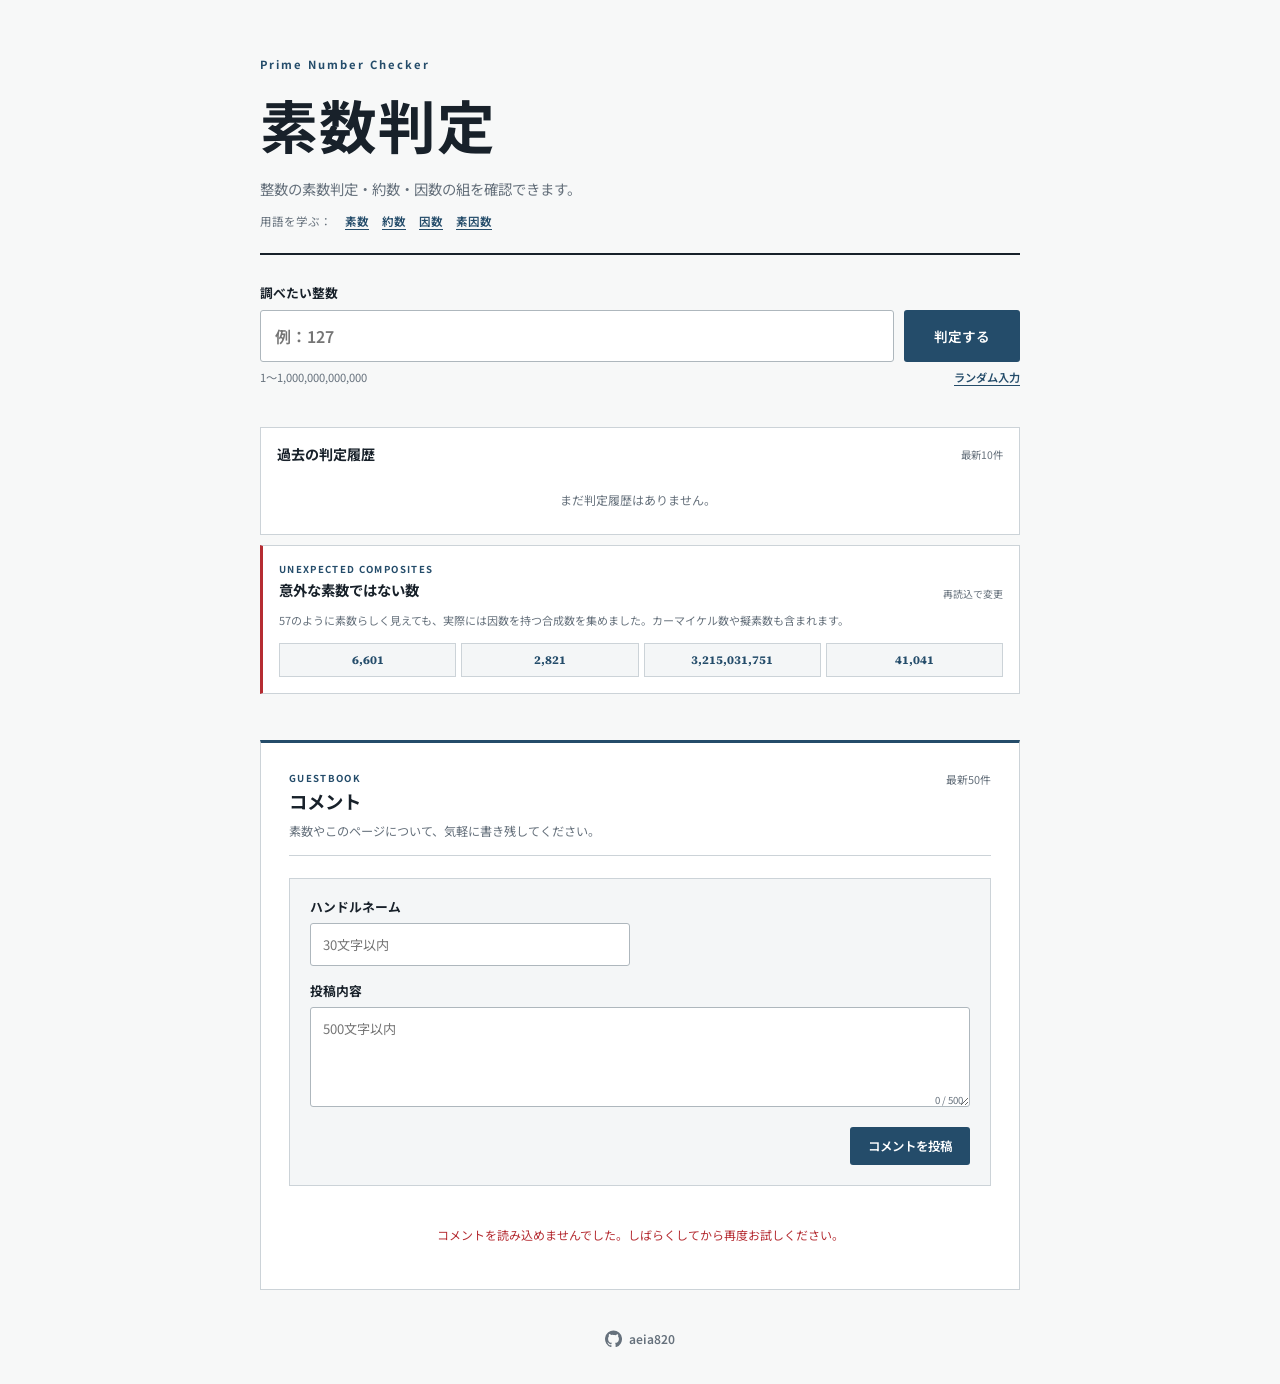
==== commit 6676e2e5: "Add unexpected composites and instant history checks" ====
--- a/index.html
+++ b/index.html
@@ -27,8 +27,8 @@
         <ol id="history-list" class="history-list"><li class="empty-state">まだ判定履歴はありません。</li></ol>
       </section>
       <aside class="surprising-primes" aria-labelledby="surprising-primes-title">
-        <div class="surprising-heading"><div><p class="section-kicker">UNEXPECTED PRIMES</p><h2 id="surprising-primes-title">意外な素数</h2></div><span>再読込で変更</span></div>
-        <p>「57」を素数として挙げたグロタンディークの逸話になぞらえ、素数らしく見えにくい実際の素数を集めました。なお、57自体は3×19で素数ではありません。</p>
+        <div class="surprising-heading"><div><p class="section-kicker">UNEXPECTED COMPOSITES</p><h2 id="surprising-primes-title">意外な素数ではない数</h2></div><span>再読込で変更</span></div>
+        <p>57のように素数らしく見えても、実際には因数を持つ合成数を集めました。カーマイケル数や擬素数も含まれます。</p>
         <div id="surprising-primes-list" class="surprising-primes-list"></div>
       </aside>
     </form>
@@ -97,7 +97,7 @@
 
   <footer><a href="https://github.com/aeia820/prime-number-checker" target="_blank" rel="noopener noreferrer" aria-label="GitHubで aeia820/prime-number-checker を開く"><svg viewBox="0 0 24 24" aria-hidden="true"><path fill="currentColor" d="M12 .7a12 12 0 0 0-3.79 23.38c.6.11.82-.26.82-.58v-2.1c-3.34.73-4.04-1.42-4.04-1.42-.55-1.39-1.33-1.76-1.33-1.76-1.09-.74.08-.73.08-.73 1.2.09 1.84 1.24 1.84 1.24 1.07 1.84 2.81 1.31 3.5 1 .11-.78.42-1.31.76-1.61-2.67-.3-5.47-1.33-5.47-5.93 0-1.31.47-2.38 1.24-3.22-.12-.3-.54-1.52.12-3.18 0 0 1.01-.32 3.3 1.23A11.5 11.5 0 0 1 12 6.92c1.02 0 2.04.14 3 .4 2.29-1.55 3.3-1.23 3.3-1.23.66 1.66.24 2.88.12 3.18.77.84 1.23 1.91 1.23 3.22 0 4.61-2.81 5.62-5.48 5.92.43.37.81 1.1.81 2.22v2.87c0 .32.22.7.83.58A12 12 0 0 0 12 .7Z"/></svg><span>aeia820</span></a></footer>
 </main>
-<script src="script.js?v=20260802-6"></script>
+<script src="script.js?v=20260802-7"></script>
 <script src="comments.js?v=20260802-2"></script>
 </body>
 </html>
@@ -112,3 +112,4 @@
 
 
 
+
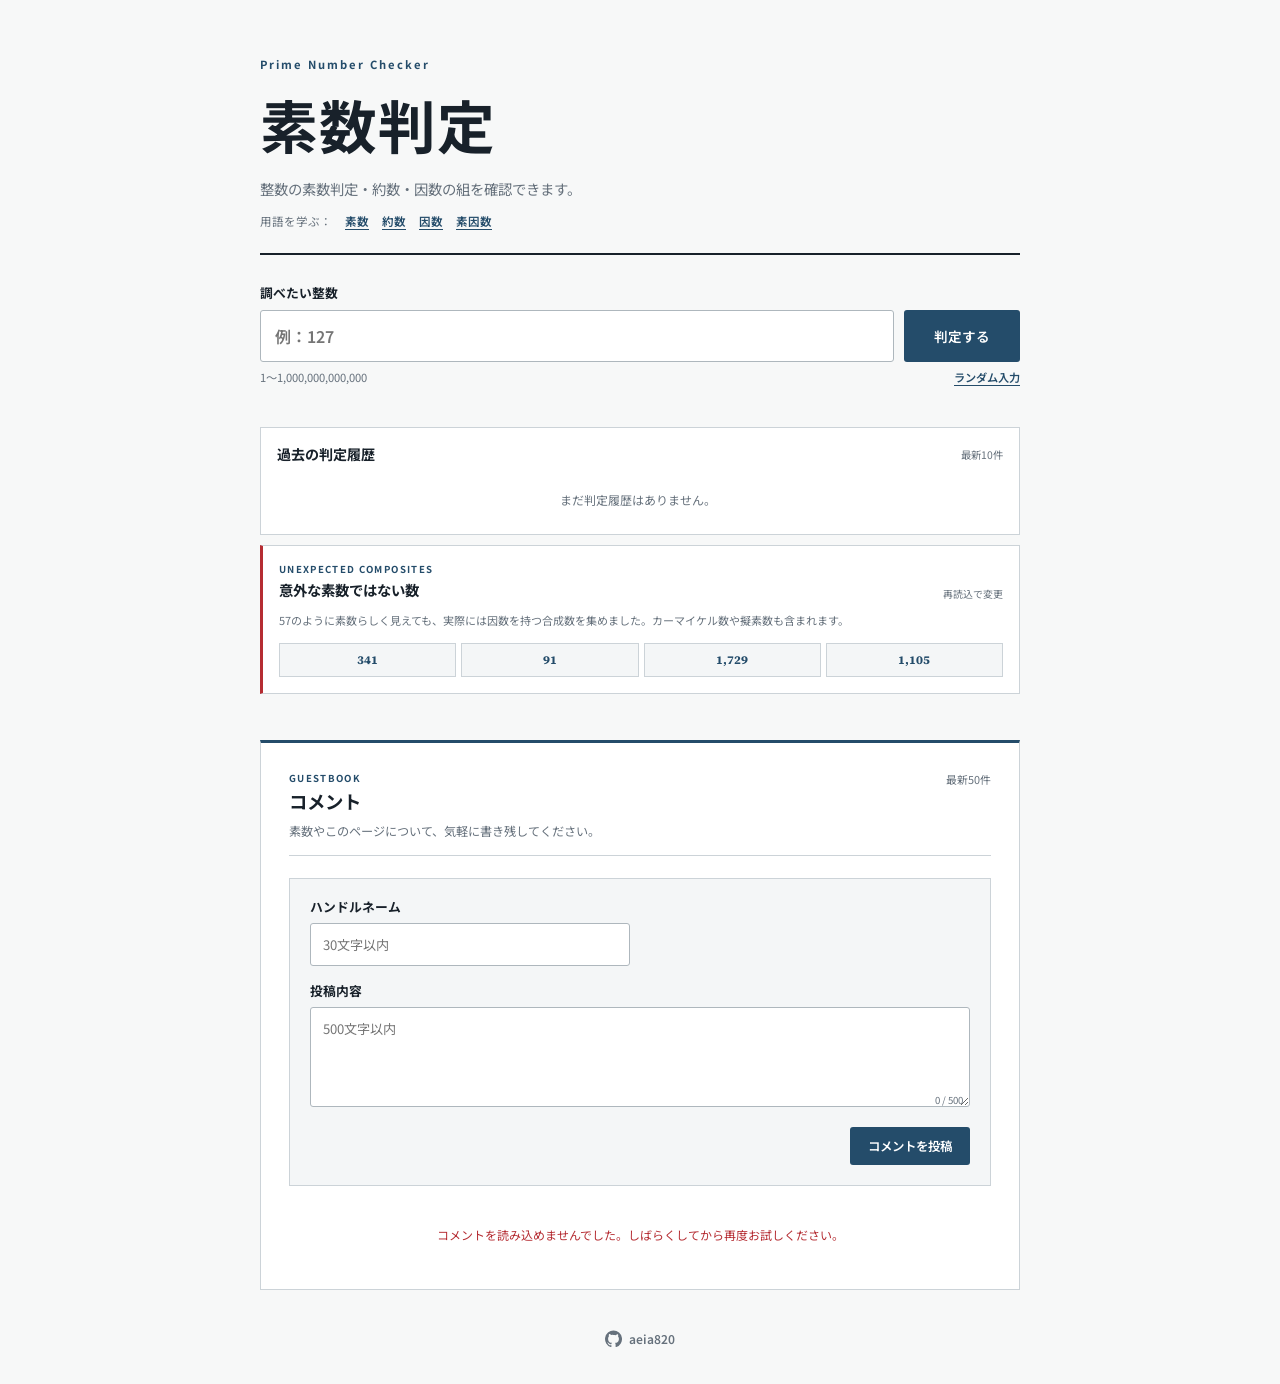
==== commit 2fc3ce0d: "Limit unexpected composites to four digits" ====
--- a/index.html
+++ b/index.html
@@ -97,7 +97,7 @@
 
   <footer><a href="https://github.com/aeia820/prime-number-checker" target="_blank" rel="noopener noreferrer" aria-label="GitHubで aeia820/prime-number-checker を開く"><svg viewBox="0 0 24 24" aria-hidden="true"><path fill="currentColor" d="M12 .7a12 12 0 0 0-3.79 23.38c.6.11.82-.26.82-.58v-2.1c-3.34.73-4.04-1.42-4.04-1.42-.55-1.39-1.33-1.76-1.33-1.76-1.09-.74.08-.73.08-.73 1.2.09 1.84 1.24 1.84 1.24 1.07 1.84 2.81 1.31 3.5 1 .11-.78.42-1.31.76-1.61-2.67-.3-5.47-1.33-5.47-5.93 0-1.31.47-2.38 1.24-3.22-.12-.3-.54-1.52.12-3.18 0 0 1.01-.32 3.3 1.23A11.5 11.5 0 0 1 12 6.92c1.02 0 2.04.14 3 .4 2.29-1.55 3.3-1.23 3.3-1.23.66 1.66.24 2.88.12 3.18.77.84 1.23 1.91 1.23 3.22 0 4.61-2.81 5.62-5.48 5.92.43.37.81 1.1.81 2.22v2.87c0 .32.22.7.83.58A12 12 0 0 0 12 .7Z"/></svg><span>aeia820</span></a></footer>
 </main>
-<script src="script.js?v=20260802-7"></script>
+<script src="script.js?v=20260802-8"></script>
 <script src="comments.js?v=20260802-2"></script>
 </body>
 </html>
@@ -113,3 +113,4 @@
 
 
 
+
